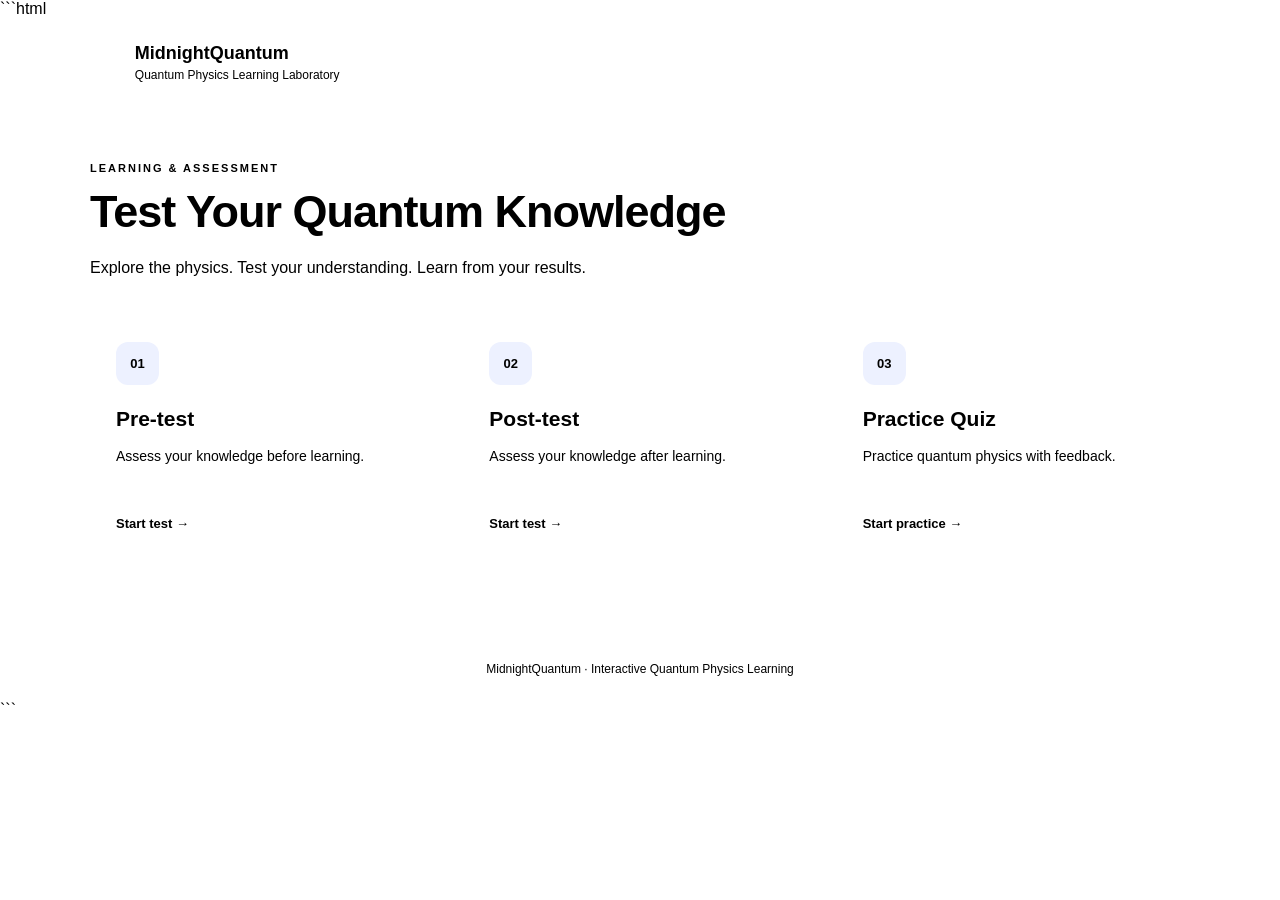
==== quiz.html @ 3e8fc979 "Uplode website files" ====
```html
<!DOCTYPE html>
<html lang="en">
<head>
    <meta charset="UTF-8">
    <meta name="viewport" content="width=device-width, initial-scale=1.0">
    <title>MidnightQuantum | Learning Assessment</title>
    <link rel="stylesheet" href="quiz.css">
</head>
<body>

    <header class="topbar">
        <div class="brand-mark">MQ</div>
        <div>
            <h1>MidnightQuantum</h1>
            <p>Quantum Physics Learning Laboratory</p>
        </div>
    </header>

    <main class="container">
        <section class="hero">
            <p class="eyebrow">LEARNING & ASSESSMENT</p>
            <h2>Test Your Quantum Knowledge</h2>
            <p>Explore the physics. Test your understanding. Learn from your results.</p>
        </section>

        <section class="menu-grid">
            <button class="menu-card" data-mode="pre">
                <span class="card-icon">01</span>
                <h3>Pre-test</h3>
                <p>Assess your knowledge before learning.</p>
                <span class="card-link">Start test →</span>
            </button>

            <button class="menu-card" data-mode="post">
                <span class="card-icon">02</span>
                <h3>Post-test</h3>
                <p>Assess your knowledge after learning.</p>
                <span class="card-link">Start test →</span>
            </button>

            <button class="menu-card" data-mode="quiz">
                <span class="card-icon">03</span>
                <h3>Practice Quiz</h3>
                <p>Practice quantum physics with feedback.</p>
                <span class="card-link">Start practice →</span>
            </button>
        </section>

        <section id="quizSection" class="quiz-panel hidden">
            <div class="quiz-heading">
                <div>
                    <p id="modeLabel" class="eyebrow">ASSESSMENT</p>
                    <h2 id="quizTitle">Pre-test</h2>
                </div>
                <button id="backButton" class="secondary-button">← Back</button>
            </div>

            <div class="progress-track">
                <div id="progressBar"></div>
            </div>

            <p id="questionCount" class="muted"></p>
            <h3 id="questionText"></h3>
            <div id="optionsContainer"></div>

            <p id="feedback" aria-live="polite"></p>

            <div class="quiz-actions">
                <button id="submitButton" class="primary-button">
                    Check answer
                </button>
                <button id="nextButton" class="primary-button hidden">
                    Next question →
                </button>
            </div>
        </section>

        <section id="resultSection" class="result-panel hidden">
            <p class="eyebrow">ASSESSMENT RESULT</p>
            <h2 id="resultTitle">Test completed</h2>
            <p class="score"><span id="scoreValue">0</span>%</p>
            <p id="resultMessage"></p>
            <button id="retryButton" class="primary-button">Try again</button>
            <button id="homeButton" class="secondary-button">Back to home</button>
        </section>
    </main>

    <footer>
        MidnightQuantum · Interactive Quantum Physics Learning
    </footer>

    <script src="quiz.js"></script>
</body>
</html>
```
---- quiz.css ----
```css
/* ==================================
   MidnightQuantum - Quiz Design
================================== */

:root {
    --navy: #192b59;
    --blue: #3157b7;
    --purple: #7764c8;
    --text: #202b45;
    --muted: #737d92;
    --border: #e5e9f2;
    --surface: #ffffff;
    --background: #f5f7fc;
}

* {
    box-sizing: border-box;
}

body {
    margin: 0;
    font-family: "Segoe UI", Arial, sans-serif;
    color: var(--text);
    background:
        radial-gradient(ellipse at top right,
            rgba(119, 100, 200, 0.09), transparent 38%),
        var(--background);
    min-height: 100vh;
}

/* Header */

.topbar {
    display: flex;
    align-items: center;
    gap: 13px;
    padding: 22px 6%;
    background: rgba(255, 255, 255, 0.94);
    border-bottom: 1px solid var(--border);
}

.brand-mark {
    width: 45px;
    height: 45px;
    display: grid;
    place-items: center;
    color: white;
    background: linear-gradient(135deg, var(--blue), var(--purple));
    border-radius: 13px;
    font-weight: 800;
    letter-spacing: 1px;
}

.topbar h1 {
    font-size: 18px;
    margin: 0 0 4px;
    color: var(--navy);
}

.topbar p {
    margin: 0;
    color: var(--muted);
    font-size: 12px;
}

/* Main layout */

.container {
    width: min(1100px, 90%);
    margin: 55px auto 80px;
}

.hero {
    margin-bottom: 35px;
}

.eyebrow {
    color: var(--blue);
    font-size: 11px;
    font-weight: 800;
    letter-spacing: 2px;
}

.hero h2 {
    color: var(--navy);
    font-size: clamp(30px, 4vw, 45px);
    margin: 12px 0;
    letter-spacing: -1px;
}

.hero > p:last-child {
    color: var(--muted);
    line-height: 1.7;
}

/* Assessment cards */

.menu-grid {
    display: grid;
    grid-template-columns: repeat(3, minmax(0, 1fr));
    gap: 20px;
}

.menu-card {
    text-align: left;
    background: var(--surface);
    border: 1px solid var(--border);
    border-radius: 18px;
    padding: 26px;
    color: var(--text);
    cursor: pointer;
    font: inherit;
    min-height: 230px;
    transition: transform 0.2s, box-shadow 0.2s,
                border-color 0.2s;
}

.menu-card:hover {
    transform: translateY(-5px);
    border-color: #b8c6ef;
    box-shadow: 0 15px 35px rgba(34, 54, 105, 0.09);
}

.card-icon {
    display: grid;
    place-items: center;
    width: 43px;
    height: 43px;
    border-radius: 12px;
    background: #edf1ff;
    color: var(--blue);
    font-weight: 800;
    font-size: 13px;
}

.menu-card h3 {
    margin: 22px 0 9px;
    font-size: 21px;
    color: var(--navy);
}

.menu-card p {
    color: var(--muted);
    font-size: 14px;
    line-height: 1.7;
    min-height: 45px;
}

.card-link {
    display: inline-block;
    margin-top: 12px;
    color: var(--blue);
    font-weight: 700;
    font-size: 13px;
}

/* Quiz and result panels */

.quiz-panel,
.result-panel {
    margin-top: 30px;
    padding: clamp(22px, 5vw, 42px);
    background: white;
    border: 1px solid var(--border);
    border-radius: 20px;
    box-shadow: 0 12px 35px rgba(34, 54, 105, 0.05);
}

.quiz-heading {
    display: flex;
    justify-content: space-between;
    align-items: center;
    gap: 15px;
}

.quiz-heading h2,
.result-panel h2 {
    color: var(--navy);
    margin-top: 8px;
}

.muted {
    color: var(--muted);
    font-size: 13px;
}

.progress-track {
    height: 7px;
    background: #edf0f7;
    border-radius: 99px;
    overflow: hidden;
    margin: 25px 0;
}

#progressBar {
    width: 0;
    height: 100%;
    background: linear-gradient(90deg, var(--blue), var(--purple));
    border-radius: inherit;
    transition: width 0.25s;
}

#questionText {
    line-height: 1.6;
    margin: 25px 0;
    font-size: 19px;
}

#optionsContainer {
    display: grid;
    gap: 12px;
}

.option {
    display: flex;
    align-items: center;
    gap: 12px;
    padding: 16px;
    border: 1px solid var(--border);
    border-radius: 12px;
    cursor: pointer;
    line-height: 1.5;
    transition: background 0.2s, border-color 0.2s;
}

.option:hover {
    background: #f5f7ff;
    border-color: #aab9e8;
}

.option input {
    accent-color: var(--blue);
    flex-shrink: 0;
}

.option:has(input:checked) {
    background: #eef2ff;
    border-color: var(--blue);
}

#feedback {
    line-height: 1.7;
    font-size: 14px;
    margin-top: 20px;
}

.quiz-actions {
    display: flex;
    flex-wrap: wrap;
    gap: 12px;
    margin-top: 24px;
}

.primary-button,
.secondary-button {
    border: 0;
    border-radius: 10px;
    padding: 12px 20px;
    font: inherit;
    font-weight: 700;
    cursor: pointer;
}

.primary-button {
    background: var(--blue);
    color: white;
}

.primary-button:hover {
    background: var(--navy);
}

.secondary-button {
    background: #eef1f8;
    color: var(--navy);
}

.primary-button:focus-visible,
.secondary-button:focus-visible,
.menu-card:focus-visible {
    outline: 3px solid #b6a9f2;
    outline-offset: 3px;
}

.score {
    color: var(--blue);
    font-size: 55px;
    font-weight: 800;
    margin: 20px 0;
}

.hidden {
    display: none !important;
}

footer {
    padding: 25px;
    text-align: center;
    color: var(--muted);
    font-size: 12px;
    border-top: 1px solid var(--border);
}

/* Mobile layout */

@media (max-width: 760px) {
    .container {
        margin-top: 35px;
    }

    .menu-grid {
        grid-template-columns: 1fr;
    }

    .menu-card {
        min-height: auto;
    }

    .menu-card p {
        min-height: auto;
    }

    .quiz-heading {
        align-items: flex-start;
    }
}
.answer-option {
    display: block;
    width: 100%;
    padding: 16px 18px;
    margin: 10px 0;
    border: 1px solid #dce2ef;
    border-radius: 12px;
    background: #ffffff;
    color: #202b46;
    text-align: left;
    font-size: 15px;
    cursor: pointer;
    transition: all 0.2s ease;
}

.answer-option:hover,
.answer-option.selected {
    border-color: #4564c8;
    background: #f0f4ff;
}

.answer-option.correct {
    border-color: #26976a;
    background: #e9f8f0;
}

.answer-option.incorrect {
    border-color: #d9535f;
    background: #fff0f0;
}

.answer-option:disabled {
    cursor: default;
}

#feedback {
    margin-top: 16px;
    line-height: 1.7;
}

#submitButton:disabled {
    opacity: 0.5;
    cursor: not-allowed;
}
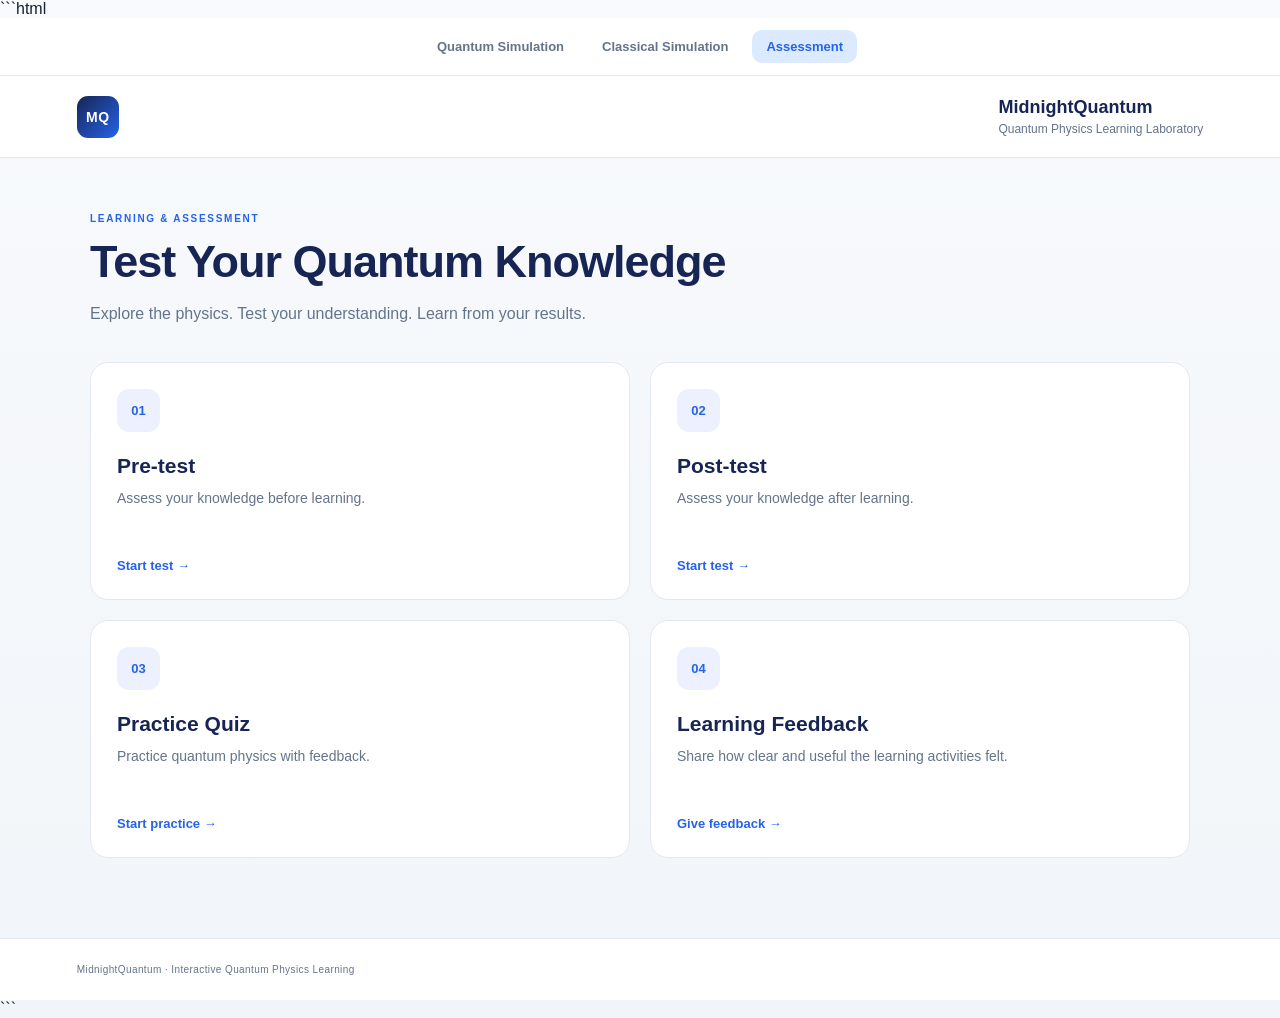
==== commit 8db23869: "Add files via upload Prepare MidnightQuantum website for GitHub Pages" ====
--- a/quiz.html
+++ b/quiz.html
@@ -1,96 +1,139 @@
-```html
-<!DOCTYPE html>
-<html lang="en">
-<head>
-    <meta charset="UTF-8">
-    <meta name="viewport" content="width=device-width, initial-scale=1.0">
-    <title>MidnightQuantum | Learning Assessment</title>
-    <link rel="stylesheet" href="quiz.css">
-</head>
-<body>
-
-    <header class="topbar">
-        <div class="brand-mark">MQ</div>
-        <div>
-            <h1>MidnightQuantum</h1>
-            <p>Quantum Physics Learning Laboratory</p>
-        </div>
-    </header>
-
-    <main class="container">
-        <section class="hero">
-            <p class="eyebrow">LEARNING & ASSESSMENT</p>
-            <h2>Test Your Quantum Knowledge</h2>
-            <p>Explore the physics. Test your understanding. Learn from your results.</p>
-        </section>
-
-        <section class="menu-grid">
-            <button class="menu-card" data-mode="pre">
-                <span class="card-icon">01</span>
-                <h3>Pre-test</h3>
-                <p>Assess your knowledge before learning.</p>
-                <span class="card-link">Start test →</span>
-            </button>
-
-            <button class="menu-card" data-mode="post">
-                <span class="card-icon">02</span>
-                <h3>Post-test</h3>
-                <p>Assess your knowledge after learning.</p>
-                <span class="card-link">Start test →</span>
-            </button>
-
-            <button class="menu-card" data-mode="quiz">
-                <span class="card-icon">03</span>
-                <h3>Practice Quiz</h3>
-                <p>Practice quantum physics with feedback.</p>
-                <span class="card-link">Start practice →</span>
-            </button>
-        </section>
-
-        <section id="quizSection" class="quiz-panel hidden">
-            <div class="quiz-heading">
-                <div>
-                    <p id="modeLabel" class="eyebrow">ASSESSMENT</p>
-                    <h2 id="quizTitle">Pre-test</h2>
-                </div>
-                <button id="backButton" class="secondary-button">← Back</button>
-            </div>
-
-            <div class="progress-track">
-                <div id="progressBar"></div>
-            </div>
-
-            <p id="questionCount" class="muted"></p>
-            <h3 id="questionText"></h3>
-            <div id="optionsContainer"></div>
-
-            <p id="feedback" aria-live="polite"></p>
-
-            <div class="quiz-actions">
-                <button id="submitButton" class="primary-button">
-                    Check answer
-                </button>
-                <button id="nextButton" class="primary-button hidden">
-                    Next question →
-                </button>
-            </div>
-        </section>
-
-        <section id="resultSection" class="result-panel hidden">
-            <p class="eyebrow">ASSESSMENT RESULT</p>
-            <h2 id="resultTitle">Test completed</h2>
-            <p class="score"><span id="scoreValue">0</span>%</p>
-            <p id="resultMessage"></p>
-            <button id="retryButton" class="primary-button">Try again</button>
-            <button id="homeButton" class="secondary-button">Back to home</button>
-        </section>
-    </main>
-
-    <footer>
-        MidnightQuantum · Interactive Quantum Physics Learning
-    </footer>
-
-    <script src="quiz.js"></script>
-</body>
-</html>
+```html
+<!DOCTYPE html>
+<html lang="en">
+<head>
+    <meta charset="UTF-8">
+    <meta name="viewport" content="width=device-width, initial-scale=1.0">
+    <title>MidnightQuantum | Learning Assessment</title>
+    <link rel="stylesheet" href="quiz.css">
+    <link rel="stylesheet" href="style.css">
+</head>
+<body>
+    <nav class="site-nav" aria-label="Main navigation">
+        <a href="index.html">Quantum Simulation</a>
+        <a href="classical.html">Classical Simulation</a>
+        <a href="quiz.html" aria-current="page">Assessment</a>
+    </nav>
+
+    <header class="topbar">
+        <div class="brand-mark">MQ</div>
+        <div>
+            <h1>MidnightQuantum</h1>
+            <p>Quantum Physics Learning Laboratory</p>
+        </div>
+    </header>
+
+    <main class="container">
+        <section class="hero">
+            <p class="eyebrow">LEARNING & ASSESSMENT</p>
+            <h2>Test Your Quantum Knowledge</h2>
+            <p>Explore the physics. Test your understanding. Learn from your results.</p>
+        </section>
+
+        <section class="menu-grid">
+            <button class="menu-card" data-mode="pre">
+                <span class="card-icon">01</span>
+                <h3>Pre-test</h3>
+                <p>Assess your knowledge before learning.</p>
+                <span class="card-link">Start test →</span>
+            </button>
+
+            <button class="menu-card" data-mode="post">
+                <span class="card-icon">02</span>
+                <h3>Post-test</h3>
+                <p>Assess your knowledge after learning.</p>
+                <span class="card-link">Start test →</span>
+            </button>
+
+            <button class="menu-card" data-mode="quiz">
+                <span class="card-icon">03</span>
+                <h3>Practice Quiz</h3>
+                <p>Practice quantum physics with feedback.</p>
+                <span class="card-link">Start practice →</span>
+            </button>
+
+            <button class="menu-card" id="surveyCard" type="button">
+                <span class="card-icon">04</span>
+                <h3>Learning Feedback</h3>
+                <p>Share how clear and useful the learning activities felt.</p>
+                <span class="card-link">Give feedback →</span>
+            </button>
+        </section>
+
+        <section id="quizSection" class="quiz-panel hidden">
+            <div class="quiz-heading">
+                <div>
+                    <p id="modeLabel" class="eyebrow">ASSESSMENT</p>
+                    <h2 id="quizTitle">Pre-test</h2>
+                </div>
+                <button id="backButton" class="secondary-button">← Back</button>
+            </div>
+
+            <div class="progress-track">
+                <div id="progressBar"></div>
+            </div>
+
+            <p id="questionCount" class="muted"></p>
+            <h3 id="questionText"></h3>
+            <div id="optionsContainer"></div>
+
+            <p id="feedback" aria-live="polite"></p>
+
+            <div class="quiz-actions">
+                <button id="submitButton" class="primary-button">
+                    Check answer
+                </button>
+                <button id="nextButton" class="primary-button hidden">
+                    Next question →
+                </button>
+            </div>
+        </section>
+
+        <section id="surveySection" class="quiz-panel hidden">
+            <div class="quiz-heading">
+                <div><p class="eyebrow">USER EVALUATION</p><h2>Learning Feedback</h2></div>
+                <button id="surveyBackButton" class="secondary-button" type="button">← Back</button>
+            </div>
+            <p class="survey-intro">This short questionnaire asks about your experience using MidnightQuantum. It is a prototype feedback form, not a validated psychological or educational scale.</p>
+            <form id="feedbackSurvey" class="feedback-survey">
+                <label>1. The explanations were easy to understand.
+                    <select name="clarity" required><option value="">Choose a response</option><option>Strongly disagree</option><option>Disagree</option><option>Neither agree nor disagree</option><option>Agree</option><option>Strongly agree</option></select>
+                </label>
+                <label>2. The sliders and graphs helped me explore the physics concepts.
+                    <select name="interaction" required><option value="">Choose a response</option><option>Strongly disagree</option><option>Disagree</option><option>Neither agree nor disagree</option><option>Agree</option><option>Strongly agree</option></select>
+                </label>
+                <label>3. I can explain one difference between the classical and quantum models.
+                    <select name="understanding" required><option value="">Choose a response</option><option>Strongly disagree</option><option>Disagree</option><option>Neither agree nor disagree</option><option>Agree</option><option>Strongly agree</option></select>
+                </label>
+                <label>4. The learning activities encouraged me to make a prediction before testing.
+                    <select name="prediction_activity" required><option value="">Choose a response</option><option>Strongly disagree</option><option>Disagree</option><option>Neither agree nor disagree</option><option>Agree</option><option>Strongly agree</option></select>
+                </label>
+                <label>5. What was most helpful, confusing, or worth improving?
+                    <textarea name="open_feedback" rows="4" required placeholder="Write your comments here..."></textarea>
+                </label>
+                <p class="privacy-note">Your answers stay in this browser until you export them. They are not automatically sent anywhere. Do not enter your name or other identifying information if you want to keep the feedback anonymous.</p>
+                <div class="quiz-actions"><button id="saveSurveyButton" class="primary-button" type="button">Save feedback on this device</button><button id="exportSurveyButton" class="secondary-button hidden" type="button">Export feedback CSV</button></div>
+                <p id="surveyStatus" aria-live="polite" class="muted"></p>
+            </form>
+        </section>
+
+        <section id="resultSection" class="result-panel hidden">
+            <p class="eyebrow">ASSESSMENT RESULT</p>
+            <h2 id="resultTitle">Test completed</h2>
+            <p class="score"><span id="scoreValue">0</span>%</p>
+            <p id="resultMessage"></p>
+            <button id="retryButton" class="primary-button">Try again</button>
+            <button id="homeButton" class="secondary-button">Back to home</button>
+            <button id="exportButton" class="secondary-button hidden" type="button">Export result CSV</button>
+        </section>
+    </main>
+
+    <footer>
+        MidnightQuantum · Interactive Quantum Physics Learning
+    </footer>
+
+    <script src="quiz.js"></script>
+    <script>document.getElementById('surveyBackButton')?.addEventListener('click', () => { document.getElementById('surveySection').classList.add('hidden'); document.querySelector('.menu-grid').classList.remove('hidden'); });</script>
+</body>
+</html>
 ```
--- a/quiz.css
+++ b/quiz.css
@@ -368,4 +368,13 @@
 #submitButton:disabled {
     opacity: 0.5;
     cursor: not-allowed;
-}+}
+/* Learning feedback survey */
+.feedback-survey { display: grid; gap: 18px; margin-top: 24px; }
+.feedback-survey label { display: grid; gap: 9px; line-height: 1.55; font-weight: 650; color: var(--navy); }
+.feedback-survey select, .feedback-survey textarea { width: 100%; padding: 12px 14px; border: 1px solid var(--border); border-radius: 11px; background: #fff; color: var(--text); font: inherit; font-weight: 400; }
+.feedback-survey select:focus, .feedback-survey textarea:focus { outline: 3px solid #dcd8ff; border-color: var(--purple); }
+.survey-intro, .privacy-note { color: var(--muted); line-height: 1.7; font-size: 14px; }
+.privacy-note { background: #f5f6fc; border-radius: 10px; padding: 13px; }
+.menu-grid { grid-template-columns: repeat(2, minmax(0, 1fr)); }
+@media (max-width: 760px) { .menu-grid { grid-template-columns: 1fr; } }
--- a/style.css
+++ b/style.css
@@ -0,0 +1,1079 @@
+/* =========================================
+   MidnightQuantum V2
+   Modern Scientific Quantum Laboratory
+   ========================================= */
+
+* {
+    box-sizing: border-box;
+}
+
+:root {
+    --navy: #172554;
+    --blue: #2563eb;
+    --blue-light: #dbeafe;
+    --violet: #7c3aed;
+
+    --text: #172033;
+    --muted: #64748b;
+
+    --background: #f5f7fb;
+    --surface: #ffffff;
+    --border: #e2e8f0;
+
+    --shadow: 0 10px 35px rgba(30, 41, 59, 0.07);
+}
+
+body {
+    margin: 0;
+
+    font-family:
+        Inter,
+        "Segoe UI",
+        Arial,
+        sans-serif;
+
+    background:
+        linear-gradient(
+            180deg,
+            #f8fafc 0%,
+            #f1f5f9 100%
+        );
+
+    color: var(--text);
+}
+
+
+/* =========================================
+   HEADER
+   ========================================= */
+
+.topbar {
+    min-height: 82px;
+
+    display: flex;
+    align-items: center;
+    justify-content: space-between;
+
+    padding: 0 6%;
+
+    background: rgba(255, 255, 255, 0.94);
+
+    border-bottom: 1px solid var(--border);
+
+    position: sticky;
+    top: 0;
+    z-index: 20;
+
+    backdrop-filter: blur(12px);
+}
+
+.brand {
+    display: flex;
+    align-items: center;
+    gap: 14px;
+}
+
+.brand-mark {
+    width: 42px;
+    height: 42px;
+
+    display: flex;
+    align-items: center;
+    justify-content: center;
+
+    border-radius: 11px;
+
+    background:
+        linear-gradient(
+            135deg,
+            var(--navy),
+            var(--blue)
+        );
+
+    color: white;
+
+    font-weight: 800;
+    font-size: 14px;
+
+    letter-spacing: 0.5px;
+}
+
+.brand h1 {
+    margin: 0;
+
+    font-size: 18px;
+
+    color: var(--navy);
+
+    letter-spacing: -0.3px;
+}
+
+.brand p {
+    margin: 3px 0 0;
+
+    font-size: 11px;
+
+    color: var(--muted);
+
+    letter-spacing: 0.4px;
+}
+
+.page-title {
+    display: flex;
+    align-items: flex-end;
+    gap: 10px;
+}
+
+.page-title span {
+    font-size: 10px;
+
+    font-weight: 700;
+
+    letter-spacing: 1.5px;
+
+    color: var(--blue);
+}
+
+.page-title strong {
+    font-size: 14px;
+
+    color: var(--navy);
+}
+
+
+/* =========================================
+   MAIN
+   ========================================= */
+
+.main-container {
+    width: min(1280px, 92%);
+
+    margin: 45px auto 70px;
+}
+
+
+/* =========================================
+   GENERAL
+   ========================================= */
+
+.simulation-section,
+.control-panel,
+.physics-panel,
+.experiment-section {
+    background: var(--surface);
+
+    border: 1px solid var(--border);
+
+    border-radius: 18px;
+
+    box-shadow: var(--shadow);
+}
+
+.eyebrow {
+    display: block;
+
+    margin-bottom: 7px;
+
+    color: var(--blue);
+
+    font-size: 10px;
+
+    font-weight: 800;
+
+    letter-spacing: 1.7px;
+}
+
+h2,
+h3,
+p {
+    margin-top: 0;
+}
+
+
+/* =========================================
+   SIMULATION HEADER
+   ========================================= */
+
+.simulation-section {
+    padding: 28px;
+}
+
+.section-heading {
+    display: flex;
+
+    justify-content: space-between;
+    align-items: center;
+
+    margin-bottom: 25px;
+}
+
+.section-heading h2 {
+    margin: 0;
+
+    font-size: 26px;
+
+    color: var(--navy);
+
+    letter-spacing: -0.7px;
+}
+
+.status {
+    display: flex;
+
+    align-items: center;
+
+    gap: 8px;
+
+    padding: 8px 13px;
+
+    border-radius: 30px;
+
+    background: #eff6ff;
+
+    color: #2563eb;
+
+    font-size: 10px;
+
+    font-weight: 700;
+
+    letter-spacing: 0.8px;
+}
+
+.status-dot {
+    width: 7px;
+    height: 7px;
+
+    border-radius: 50%;
+
+    background: #3b82f6;
+
+    box-shadow:
+        0 0 0 4px #dbeafe;
+}
+
+
+/* =========================================
+   SIMULATION LAYOUT
+   ========================================= */
+
+.simulation-layout {
+    display: grid;
+
+    grid-template-columns:
+        minmax(0, 1fr)
+        245px;
+
+    gap: 20px;
+}
+
+
+/* =========================================
+   GRAPH
+   ========================================= */
+
+.graph-panel {
+    min-width: 0;
+
+    border: 1px solid var(--border);
+
+    border-radius: 14px;
+
+    overflow: hidden;
+
+    background: #fbfdff;
+}
+
+.graph-header {
+    display: flex;
+
+    justify-content: space-between;
+    align-items: center;
+
+    padding: 20px 22px;
+
+    border-bottom: 1px solid var(--border);
+
+    background: white;
+}
+
+.graph-header h3 {
+    margin: 0 0 4px;
+
+    color: var(--navy);
+
+    font-size: 17px;
+}
+
+.graph-header p {
+    margin: 0;
+
+    color: var(--muted);
+
+    font-size: 12px;
+}
+
+.graph-mode {
+    display: flex;
+
+    gap: 6px;
+
+    padding: 4px;
+
+    border-radius: 9px;
+
+    background: #f1f5f9;
+}
+
+.mode-button {
+    border: none;
+
+    padding: 7px 12px;
+
+    border-radius: 7px;
+
+    background: transparent;
+
+    color: var(--muted);
+
+    cursor: pointer;
+
+    font-size: 12px;
+
+    font-weight: 600;
+
+    transition: 0.2s;
+}
+
+.mode-button.active {
+    background: white;
+
+    color: var(--blue);
+
+    box-shadow:
+        0 2px 6px rgba(15, 23, 42, 0.08);
+}
+
+.mode-button:hover {
+    color: var(--blue);
+}
+
+
+/* =========================================
+   CANVAS
+   ========================================= */
+
+.canvas-wrapper {
+    position: relative;
+
+    width: 100%;
+
+    height: 430px;
+
+    padding: 20px;
+}
+
+canvas {
+    width: 100%;
+    height: 100%;
+
+    display: block;
+
+    background:
+        linear-gradient(
+            180deg,
+            #ffffff,
+            #f8fbff
+        );
+
+    border-radius: 10px;
+}
+
+
+/* =========================================
+   AXIS
+   ========================================= */
+
+.axis-labels {
+    display: flex;
+
+    justify-content: space-between;
+
+    padding: 0 25px 17px;
+
+    color: var(--muted);
+
+    font-size: 10px;
+}
+
+
+/* =========================================
+   ENERGY PANEL
+   ========================================= */
+
+.energy-panel {
+    padding: 22px;
+
+    border: 1px solid var(--border);
+
+    border-radius: 14px;
+
+    background:
+        linear-gradient(
+            180deg,
+            #ffffff,
+            #f8faff
+        );
+}
+
+.panel-title h3 {
+    margin: 0;
+
+    color: var(--navy);
+
+    font-size: 17px;
+}
+
+.energy-levels {
+    display: flex;
+
+    flex-direction: column;
+
+    justify-content: flex-end;
+
+    height: 275px;
+
+    gap: 28px;
+
+    margin-top: 25px;
+}
+
+.energy-level {
+    display: flex;
+
+    align-items: center;
+
+    gap: 10px;
+}
+
+.energy-level span {
+    width: 22px;
+
+    color: var(--muted);
+
+    font-size: 11px;
+
+    font-weight: 700;
+}
+
+.level-line {
+    height: 3px;
+
+    flex: 1;
+
+    border-radius: 3px;
+
+    background: #cbd5e1;
+
+    transition: 0.2s;
+}
+
+.energy-level.selected span {
+    color: var(--blue);
+}
+
+.energy-level.selected .level-line {
+    background:
+        linear-gradient(
+            90deg,
+            var(--blue),
+            var(--violet)
+        );
+
+    box-shadow:
+        0 3px 10px rgba(37, 99, 235, 0.25);
+}
+
+.current-energy {
+    margin-top: 25px;
+
+    padding-top: 18px;
+
+    border-top: 1px solid var(--border);
+}
+
+.current-energy span {
+    display: block;
+
+    color: var(--muted);
+
+    font-size: 10px;
+
+    text-transform: uppercase;
+
+    letter-spacing: 0.8px;
+}
+
+.current-energy strong {
+    display: block;
+
+    margin-top: 5px;
+
+    color: var(--navy);
+
+    font-size: 27px;
+
+    letter-spacing: -1px;
+}
+
+.current-energy small {
+    color: var(--muted);
+
+    font-size: 10px;
+}
+
+
+/* =========================================
+   LOWER GRID
+   ========================================= */
+
+.lower-grid {
+    display: grid;
+
+    grid-template-columns: 1fr 1fr;
+
+    gap: 20px;
+
+    margin-top: 20px;
+}
+
+.control-panel,
+.physics-panel {
+    padding: 27px;
+}
+
+
+/* =========================================
+   CONTROLS
+   ========================================= */
+
+.panel-title p {
+    margin-top: 7px;
+
+    color: var(--muted);
+
+    font-size: 12px;
+
+    line-height: 1.6;
+}
+
+.control-group {
+    margin-top: 28px;
+}
+
+.control-label {
+    display: flex;
+
+    justify-content: space-between;
+
+    align-items: center;
+
+    margin-bottom: 10px;
+}
+
+.control-label label {
+    color: var(--text);
+
+    font-size: 13px;
+
+    font-weight: 700;
+}
+
+.control-label span {
+    padding: 5px 10px;
+
+    border-radius: 7px;
+
+    background: #eff6ff;
+
+    color: var(--blue);
+
+    font-size: 12px;
+
+    font-weight: 700;
+}
+
+input[type="range"] {
+    width: 100%;
+
+    height: 5px;
+
+    accent-color: var(--blue);
+
+    cursor: pointer;
+}
+
+.range-info {
+    display: flex;
+
+    justify-content: space-between;
+
+    margin-top: 7px;
+
+    color: #94a3b8;
+
+    font-size: 10px;
+}
+
+.experiment-note {
+    display: flex;
+
+    gap: 11px;
+
+    margin-top: 30px;
+
+    padding: 13px;
+
+    border-radius: 10px;
+
+    background: #f8faff;
+
+    border: 1px solid #e0e7ff;
+}
+
+.note-icon {
+    color: var(--violet);
+
+    font-size: 16px;
+}
+
+.experiment-note p {
+    margin: 0;
+
+    color: var(--muted);
+
+    font-size: 11px;
+
+    line-height: 1.6;
+}
+
+
+/* =========================================
+   PHYSICS
+   ========================================= */
+
+.equation-box {
+    margin-top: 22px;
+
+    padding: 20px;
+
+    border-radius: 12px;
+
+    background:
+        linear-gradient(
+            135deg,
+            #f8faff,
+            #eef4ff
+        );
+
+    border: 1px solid #dbeafe;
+}
+
+.equation-label {
+    display: block;
+
+    margin-bottom: 10px;
+
+    color: var(--muted);
+
+    font-size: 10px;
+
+    text-transform: uppercase;
+
+    letter-spacing: 1px;
+}
+
+.equation {
+    color: var(--navy);
+
+    font-family:
+        Georgia,
+        "Times New Roman",
+        serif;
+
+    font-size: 25px;
+
+    text-align: center;
+}
+
+.physics-values {
+    display: grid;
+
+    grid-template-columns:
+        repeat(3, 1fr);
+
+    gap: 10px;
+
+    margin-top: 18px;
+}
+
+.physics-value {
+    padding: 13px;
+
+    border: 1px solid var(--border);
+
+    border-radius: 10px;
+
+    background: #fff;
+}
+
+.physics-value span {
+    display: block;
+
+    color: var(--muted);
+
+    font-size: 9px;
+
+    margin-bottom: 5px;
+}
+
+.physics-value strong {
+    color: var(--navy);
+
+    font-size: 14px;
+}
+
+.physics-description {
+    margin-top: 18px;
+
+    padding-top: 17px;
+
+    border-top: 1px solid var(--border);
+}
+
+.physics-description p {
+    margin: 0;
+
+    color: var(--muted);
+
+    font-size: 11px;
+
+    line-height: 1.7;
+}
+
+
+/* =========================================
+   EXPERIMENT SECTION
+   ========================================= */
+
+.experiment-section {
+    margin-top: 20px;
+
+    padding: 28px;
+}
+
+.experiment-header {
+    display: flex;
+
+    justify-content: space-between;
+
+    align-items: flex-start;
+}
+
+.experiment-header h2 {
+    margin: 0;
+
+    color: var(--navy);
+
+    font-size: 23px;
+}
+
+.experiment-number {
+    padding: 7px 12px;
+
+    border-radius: 20px;
+
+    background: #f1f5f9;
+
+    color: var(--muted);
+
+    font-size: 10px;
+
+    font-weight: 700;
+
+    letter-spacing: 1px;
+}
+
+.experiment-question {
+    display: flex;
+
+    align-items: center;
+
+    gap: 18px;
+
+    margin-top: 25px;
+
+    padding: 20px;
+
+    border-radius: 12px;
+
+    background:
+        linear-gradient(
+            135deg,
+            #f8faff,
+            #ffffff
+        );
+
+    border: 1px solid var(--border);
+}
+
+.question-number {
+    width: 45px;
+    height: 45px;
+
+    display: flex;
+
+    align-items: center;
+    justify-content: center;
+
+    flex-shrink: 0;
+
+    border-radius: 12px;
+
+    background:
+        linear-gradient(
+            135deg,
+            var(--navy),
+            var(--blue)
+        );
+
+    color: white;
+
+    font-size: 13px;
+
+    font-weight: 800;
+}
+
+.experiment-question h3 {
+    margin: 0 0 6px;
+
+    color: var(--navy);
+
+    font-size: 16px;
+}
+
+.experiment-question p {
+    margin: 0;
+
+    color: var(--muted);
+
+    font-size: 11px;
+}
+
+.prediction-options {
+    display: grid;
+
+    grid-template-columns:
+        repeat(3, 1fr);
+
+    gap: 12px;
+
+    margin-top: 15px;
+}
+
+.prediction {
+    padding: 13px;
+
+    border: 1px solid var(--border);
+
+    border-radius: 10px;
+
+    background: white;
+
+    color: var(--text);
+
+    cursor: pointer;
+
+    font-size: 11px;
+
+    font-weight: 600;
+
+    transition:
+        transform 0.2s,
+        border 0.2s,
+        background 0.2s;
+}
+
+.prediction:hover {
+    transform: translateY(-2px);
+
+    border-color: #93c5fd;
+
+    background: #eff6ff;
+
+    color: var(--blue);
+}
+
+
+/* =========================================
+   FOOTER
+   ========================================= */
+
+footer {
+    display: flex;
+
+    justify-content: space-between;
+
+    padding: 25px 6%;
+
+    border-top: 1px solid var(--border);
+
+    background: white;
+
+    color: var(--muted);
+
+    font-size: 10px;
+
+    letter-spacing: 0.4px;
+}
+
+
+/* =========================================
+   RESPONSIVE
+   ========================================= */
+
+@media (max-width: 900px) {
+
+    .simulation-layout {
+        grid-template-columns: 1fr;
+    }
+
+    .energy-panel {
+        display: none;
+    }
+
+    .lower-grid {
+        grid-template-columns: 1fr;
+    }
+
+    .topbar {
+        padding: 0 4%;
+    }
+}
+
+
+@media (max-width: 600px) {
+
+    .main-container {
+        width: 94%;
+
+        margin-top: 25px;
+    }
+
+    .simulation-section,
+    .control-panel,
+    .physics-panel,
+    .experiment-section {
+        padding: 20px;
+    }
+
+    .page-title {
+        display: none;
+    }
+
+    .graph-header {
+        flex-direction: column;
+
+        align-items: flex-start;
+
+        gap: 15px;
+    }
+
+    .canvas-wrapper {
+        height: 330px;
+    }
+
+    .physics-values {
+        grid-template-columns: 1fr;
+    }
+
+    .prediction-options {
+        grid-template-columns: 1fr;
+    }
+}
+
+/* ===== MidnightQuantum: Energy Chart Polish ===== */
+
+.chart-card {
+    background: linear-gradient(145deg, #ffffff 0%, #f7f7ff 100%);
+    border: 1px solid #e5e7f5;
+    border-radius: 20px;
+    padding: 24px;
+    margin-top: 20px;
+    box-shadow: 0 12px 32px rgba(70, 75, 150, 0.08);
+    overflow: hidden;
+}
+
+.chart-card canvas {
+    display: block;
+    width: 100%;
+    max-width: 100%;
+    height: auto;
+    border-radius: 14px;
+    background: linear-gradient(180deg, #ffffff 0%, #fafaff 100%);
+}
+
+.energy-analysis h2 {
+    color: #27245f;
+    font-size: 1.65rem;
+    font-weight: 750;
+    letter-spacing: -0.4px;
+    margin-bottom: 12px;
+}
+
+.energy-analysis > p {
+    color: #68708a;
+    font-size: 0.98rem;
+    line-height: 1.8;
+    max-width: 760px;
+}
+
+#energyChartExplanation {
+    margin-top: 16px;
+    padding: 14px 18px;
+    background: #f1f0ff;
+    color: #5146a5;
+    border-left: 4px solid #8b7cf6;
+    border-radius: 10px;
+    line-height: 1.7;
+}
+
+
+/* ===== Shared navigation for MidnightQuantum pages ===== */
+.site-nav {
+    display: flex;
+    justify-content: center;
+    align-items: center;
+    flex-wrap: wrap;
+    gap: 10px;
+    padding: 12px 5%;
+    background: rgba(255, 255, 255, 0.96);
+    border-bottom: 1px solid var(--border);
+}
+.site-nav a {
+    display: inline-block;
+    padding: 9px 14px;
+    border-radius: 10px;
+    color: var(--muted);
+    text-decoration: none;
+    font-size: 13px;
+    font-weight: 650;
+    transition: background 0.2s ease, color 0.2s ease;
+}
+.site-nav a:hover, .site-nav a[aria-current="page"] {
+    color: var(--blue);
+    background: var(--blue-light);
+}
+@media (max-width: 600px) {
+    .site-nav { gap: 4px; padding: 10px 3%; }
+    .site-nav a { padding: 8px 10px; font-size: 12px; }
+}
